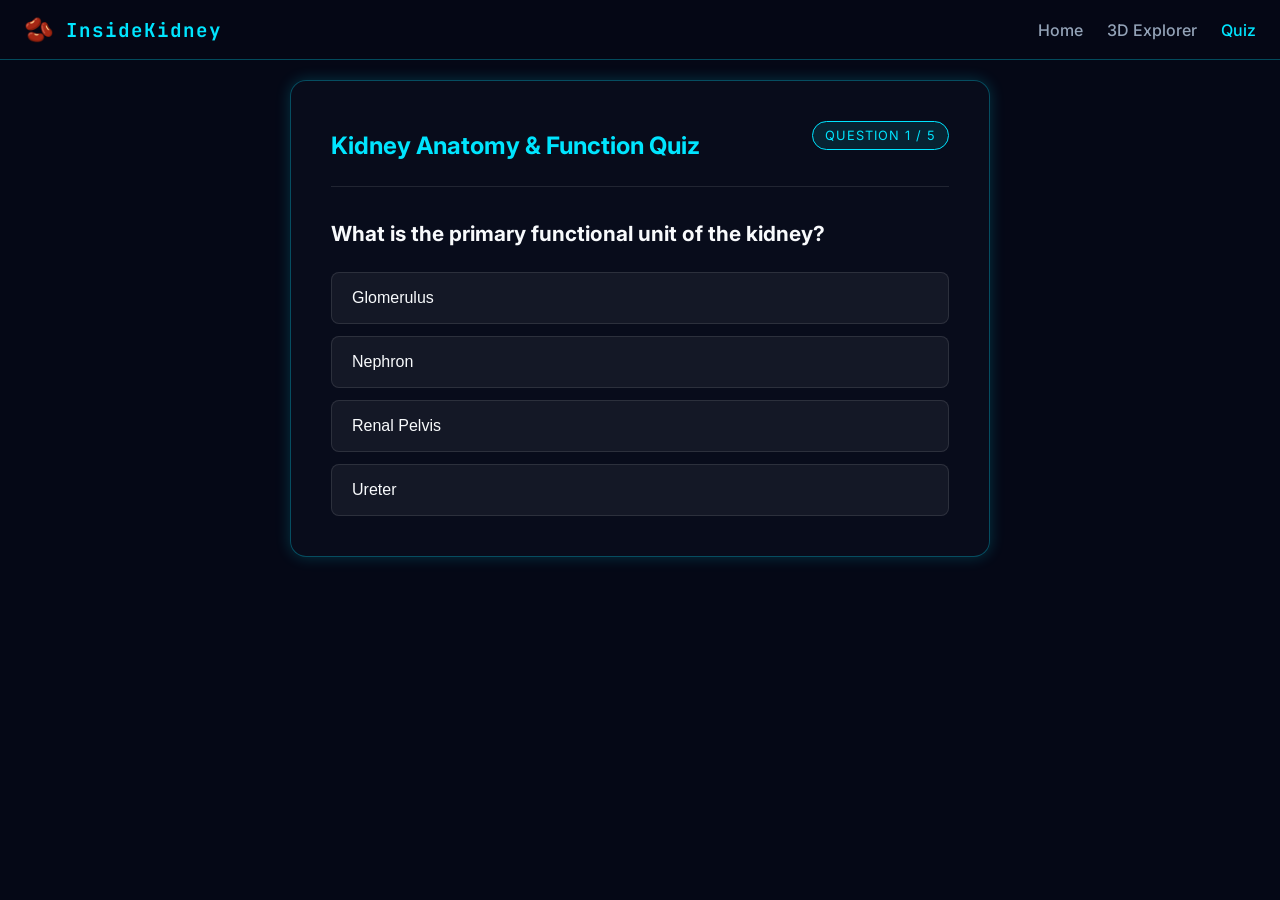
==== quiz.html @ 41f13c7f "test" ====
<!DOCTYPE html>
<html lang="en">
<head>
  <meta charset="UTF-8" />
  <meta name="viewport" content="width=device-width, initial-scale=1.0" />
  <title>Quiz - InsideKidney</title>
  <link rel="stylesheet" href="style.css" />
</head>
<body class="medical-theme page-quiz">

  <!-- Top Navigation -->
  <header class="top-nav">
    <div class="brand">
      <span class="icon">🫘</span>
      <h1>InsideKidney</h1>
    </div>
    <nav class="main-links">
      <a href="index.html">Home</a>
      <a href="viewer.html">3D Explorer</a>
      <a href="quiz.html" class="active">Quiz</a>
    </nav>
  </header>

  <!-- Quiz Section -->
  <main class="quiz-section">
    <div class="quiz-container glass-panel" id="quiz-container">
      <div class="quiz-header">
        <h2>Kidney Anatomy & Function Quiz</h2>
        <span id="quiz-progress" class="badge">Question 1 / 5</span>
      </div>
      
      <div id="quiz-body">
        <h3 id="question-text" class="question-text">Loading question...</h3>
        <div id="options-container" class="options-grid">
          <!-- Options injected by JS -->
        </div>
      </div>

      <div id="quiz-result" class="hidden">
        <h3 class="result-title">Quiz Complete!</h3>
        <p class="result-score">You scored <span id="score-display">0</span> out of <span id="total-display">0</span>.</p>
        <button id="btn-restart" class="btn btn-primary">Try Again</button>
      </div>
    </div>
  </main>

  <script type="module" src="src/ui/quiz.js"></script>
</body>
</html>
---- style.css ----
/* ═══════════════════════════════════════════════════════════════
   InsideKidney — Medical Holographic Interface Theme
   ═══════════════════════════════════════════════════════════════ */
@import url('https://fonts.googleapis.com/css2?family=Inter:wght@300;400;500;600;700&family=JetBrains+Mono:wght@500;700&display=swap');

:root {
  --bg-core:     #050816;
  --bg-panel:    rgba(10, 15, 30, 0.7);
  --border-glow: rgba(0, 229, 255, 0.3);
  --border-dim:  rgba(255, 255, 255, 0.1);
  
  --accent:      #00E5FF;
  --accent-hover:#00b8cc;
  --blood:       #FF4D6D;
  --venous:      #00b4d8;
  --tubule:      #9D4EDD;
  --urine:       #FFD166;
  
  --text-main:   #F8FAFC;
  --text-muted:  #94A3B8;

  --font-sans:   'Inter', sans-serif;
  --font-mono:   'JetBrains Mono', monospace;

  --shadow-neon: 0 0 15px rgba(0, 229, 255, 0.2);
}

* { box-sizing: border-box; margin: 0; padding: 0; }

.hidden { display: none !important; }

body.medical-theme {
  font-family: var(--font-sans);
  background-color: var(--bg-core);
  color: var(--text-main);
  display: flex;
  flex-direction: column;
}

body.page-viewer {
  height: 100vh;
  overflow: hidden;
}

/* Glassmorphism Mixin */
.glass-panel {
  background: var(--bg-panel);
  backdrop-filter: blur(12px);
  -webkit-backdrop-filter: blur(12px);
  border: 1px solid var(--border-glow);
  box-shadow: var(--shadow-neon);
}

/* ═══════════════════════════════════════════
   Top Navigation
   ═══════════════════════════════════════════ */
.top-nav {
  height: 60px;
  display: flex;
  align-items: center;
  justify-content: space-between;
  padding: 0 24px;
  background: rgba(5, 8, 22, 0.8);
  border-bottom: 1px solid var(--border-glow);
  z-index: 100;
}

.brand {
  display: flex;
  align-items: center;
  gap: 12px;
}

.brand .icon { font-size: 1.5rem; }
.brand h1 { 
  font-family: var(--font-mono); 
  font-size: 1.2rem; 
  color: var(--accent);
  letter-spacing: 1px;
}

.main-links {
  display: flex;
  gap: 24px;
}

.main-links a {
  color: var(--text-muted);
  text-decoration: none;
  font-weight: 500;
  transition: color 0.3s;
}

.main-links a:hover, .main-links a.active {
  color: var(--accent);
}

/* Base Buttons */
.btn {
  display: inline-flex;
  align-items: center;
  gap: 8px;
  padding: 12px 24px;
  border-radius: 8px;
  font-family: var(--font-sans);
  font-weight: 600;
  cursor: pointer;
  transition: all 0.3s;
  text-decoration: none;
  border: none;
}

.btn-primary {
  background: var(--accent);
  color: var(--bg-core);
  box-shadow: 0 0 15px rgba(0, 229, 255, 0.3);
}

.btn-primary:hover {
  background: var(--accent-hover);
  box-shadow: 0 0 20px rgba(0, 229, 255, 0.5);
}

.btn-secondary {
  background: rgba(0, 229, 255, 0.1);
  color: var(--accent);
  border: 1px solid var(--accent);
}

.btn-secondary:hover {
  background: rgba(0, 229, 255, 0.2);
}

/* ═══════════════════════════════════════════
   Landing Page Styles
   ═══════════════════════════════════════════ */
.page-landing {
  min-height: 100vh;
  height: auto;
  overflow-y: auto;
  background:
    radial-gradient(circle at 78% 18%, rgba(0, 229, 255, 0.16) 0%, transparent 30%),
    radial-gradient(circle at 18% 42%, rgba(157, 78, 221, 0.14) 0%, transparent 28%),
    linear-gradient(180deg, #07101f 0%, #050816 42%, #03050a 100%);
}

.hero-section {
  min-height: calc(100vh - 60px);
  display: grid;
  grid-template-columns: minmax(0, 1.05fr) minmax(320px, 0.95fr);
  align-items: center;
  gap: 48px;
  width: min(1180px, calc(100% - 48px));
  margin: 0 auto;
  padding: 56px 0 40px;
}

.hero-copy {
  max-width: 680px;
}

.badge {
  display: inline-block;
  padding: 6px 12px;
  background: rgba(0, 229, 255, 0.1);
  border: 1px solid var(--accent);
  color: var(--accent);
  border-radius: 20px;
  font-size: 0.8rem;
  margin-bottom: 20px;
  text-transform: uppercase;
  letter-spacing: 1px;
}

.hero-title {
  font-size: clamp(3rem, 7vw, 5.8rem);
  line-height: 0.95;
  margin-bottom: 16px;
  color: var(--text-main);
  text-shadow: 0 0 24px rgba(0, 229, 255, 0.18);
}

.hero-subtitle {
  max-width: 620px;
  font-size: 1.12rem;
  color: var(--text-muted);
  line-height: 1.7;
  margin-bottom: 32px;
}

.hero-actions {
  display: flex;
  align-items: center;
  gap: 16px;
  flex-wrap: wrap;
}

.hero-visual {
  position: relative;
  min-height: 430px;
  display: flex;
  align-items: center;
  justify-content: center;
}

.hero-visual::before {
  content: '';
  position: absolute;
  width: min(92%, 430px);
  aspect-ratio: 1;
  border-radius: 50%;
  background:
    radial-gradient(circle, rgba(0, 229, 255, 0.18) 0%, rgba(0, 229, 255, 0.04) 54%, transparent 70%);
  border: 1px solid rgba(0, 229, 255, 0.16);
  box-shadow: 0 0 80px rgba(0, 229, 255, 0.13);
}

.hero-visual img {
  position: relative;
  width: min(100%, 460px);
  max-height: 520px;
  object-fit: contain;
  filter: drop-shadow(0 26px 42px rgba(0, 0, 0, 0.45));
}

.hero-emoji {
  position: relative;
  z-index: 1;
  font-size: clamp(110px, 20vw, 190px);
  line-height: 1;
  filter: drop-shadow(0 0 48px rgba(0, 229, 255, 0.45)) drop-shadow(0 24px 36px rgba(0, 0, 0, 0.5));
  animation: floatKidney 5s ease-in-out infinite;
}

@keyframes floatKidney {
  0%, 100% { transform: translateY(0) rotate(-6deg); }
  50%       { transform: translateY(-18px) rotate(4deg); }
}

.overview-strip {
  width: min(1180px, calc(100% - 48px));
  margin: 0 auto 76px;
  display: grid;
  grid-template-columns: repeat(3, 1fr);
  border: 1px solid var(--border-dim);
  background: rgba(10, 15, 30, 0.58);
  backdrop-filter: blur(10px);
}

.overview-strip div {
  padding: 22px 24px;
  border-right: 1px solid var(--border-dim);
}

.overview-strip div:last-child {
  border-right: none;
}

.overview-strip strong {
  display: block;
  margin-bottom: 8px;
  color: var(--accent);
  font-size: 0.95rem;
}

.overview-strip span {
  display: block;
  color: var(--text-muted);
  font-size: 0.9rem;
  line-height: 1.55;
}

.content-section,
.learning-section,
.cta-band {
  width: min(1180px, calc(100% - 48px));
  margin: 0 auto;
}

.content-section {
  padding-bottom: 80px;
}

.section-heading {
  max-width: 680px;
  margin-bottom: 28px;
}

.section-heading.compact {
  margin-bottom: 20px;
}

.eyebrow {
  display: block;
  color: var(--accent);
  font-family: var(--font-mono);
  font-size: 0.75rem;
  letter-spacing: 1.4px;
  margin-bottom: 10px;
  text-transform: uppercase;
}

.section-heading h2,
.cta-band h2 {
  font-size: clamp(1.8rem, 3vw, 2.7rem);
  line-height: 1.1;
  margin-bottom: 12px;
}

.section-heading p,
.cta-band p,
.timeline p,
.info-card p {
  color: var(--text-muted);
  line-height: 1.65;
}

.info-grid {
  display: grid;
  grid-template-columns: repeat(4, 1fr);
  gap: 16px;
}

.info-card {
  padding: 22px;
  min-height: 210px;
  border: 1px solid var(--border-dim);
  background: rgba(255, 255, 255, 0.035);
  border-radius: 8px;
}

.info-icon {
  display: inline-flex;
  align-items: center;
  justify-content: center;
  width: 42px;
  height: 42px;
  margin-bottom: 18px;
  border-radius: 8px;
  background: rgba(0, 229, 255, 0.1);
  border: 1px solid rgba(0, 229, 255, 0.2);
  font-size: 1.35rem;
}

.info-card h3,
.timeline h3 {
  margin-bottom: 8px;
  font-size: 1.05rem;
}

.learning-section {
  padding: 4px 0 78px;
}

.timeline {
  list-style: none;
  display: grid;
  grid-template-columns: repeat(3, 1fr);
  gap: 16px;
}

.timeline li {
  display: grid;
  grid-template-columns: 52px 1fr;
  gap: 16px;
  padding: 22px;
  border-left: 2px solid var(--accent);
  background: rgba(0, 229, 255, 0.055);
}

.timeline li > span {
  font-family: var(--font-mono);
  color: var(--urine);
  font-size: 1rem;
}

.timeline code {
  color: var(--urine);
  font-family: var(--font-mono);
}

.cta-band {
  display: flex;
  align-items: center;
  justify-content: space-between;
  gap: 24px;
  margin-bottom: 56px;
  padding: 30px;
  border: 1px solid var(--border-glow);
  background: linear-gradient(135deg, rgba(0, 229, 255, 0.12), rgba(157, 78, 221, 0.08));
  box-shadow: var(--shadow-neon);
}

/* ═══════════════════════════════════════════
   Quiz Page Styles
   ═══════════════════════════════════════════ */
.page-quiz {
  background: #0a0f1e;
}

.quiz-section {
  flex: 1;
  display: flex;
  align-items: center;
  justify-content: center;
  padding: 20px;
}

.quiz-container {
  width: 100%;
  max-width: 700px;
  padding: 40px;
  border-radius: 16px;
}

.quiz-header {
  display: flex;
  justify-content: space-between;
  align-items: center;
  margin-bottom: 32px;
  padding-bottom: 16px;
  border-bottom: 1px solid var(--border-dim);
}

.quiz-header h2 {
  color: var(--accent);
  font-size: 1.5rem;
}

.question-text {
  font-size: 1.3rem;
  margin-bottom: 24px;
  line-height: 1.4;
}

.options-grid {
  display: flex;
  flex-direction: column;
  gap: 12px;
}

.btn-option {
  background: rgba(255, 255, 255, 0.05);
  border: 1px solid var(--border-dim);
  color: var(--text-main);
  padding: 16px 20px;
  border-radius: 8px;
  font-size: 1rem;
  text-align: left;
  cursor: pointer;
  transition: all 0.2s;
}

.btn-option:hover:not(:disabled) {
  background: rgba(0, 229, 255, 0.1);
  border-color: var(--accent);
}

.btn-option.correct {
  background: rgba(52, 211, 153, 0.2);
  border-color: #34d399;
  color: #34d399;
}

.btn-option.wrong {
  background: rgba(248, 113, 113, 0.2);
  border-color: #f87171;
  color: #f87171;
}

#quiz-result {
  text-align: center;
}

.result-title {
  font-size: 2rem;
  color: var(--accent);
  margin-bottom: 16px;
}

.result-score {
  font-size: 1.2rem;
  margin-bottom: 32px;
}

.search-container {
  display: flex;
  align-items: center;
  background: rgba(255, 255, 255, 0.05);
  border: 1px solid var(--border-dim);
  border-radius: 20px;
  padding: 6px 16px;
  width: 300px;
  transition: border-color 0.3s;
}

.search-container:focus-within {
  border-color: var(--accent);
  box-shadow: 0 0 10px rgba(0, 229, 255, 0.2);
}

.search-container input {
  background: transparent;
  border: none;
  color: var(--text-main);
  margin-left: 8px;
  outline: none;
  width: 100%;
  font-family: var(--font-sans);
}

.nav-controls button {
  background: none;
  border: none;
  color: var(--text-muted);
  font-size: 1.2rem;
  cursor: pointer;
  margin-left: 16px;
  transition: color 0.3s;
}

.nav-controls button:hover { color: var(--accent); }

/* ═══════════════════════════════════════════
   Main Layout
   ═══════════════════════════════════════════ */
.app-core {
  display: flex;
  flex: 1;
  overflow: hidden;
  position: relative;
}

.sidebar {
  width: 320px;
  background: rgba(10, 15, 30, 0.85);
  border-right: 1px solid var(--border-dim);
  display: flex;
  flex-direction: column;
  z-index: 50;
  backdrop-filter: blur(10px);
}

.sidebar-tabs {
  display: flex;
  border-bottom: 1px solid var(--border-dim);
}

.tab-btn {
  flex: 1;
  padding: 16px 0;
  background: transparent;
  border: none;
  color: var(--text-muted);
  font-weight: 600;
  cursor: pointer;
  transition: all 0.3s;
  border-bottom: 2px solid transparent;
}

.tab-btn.active {
  color: var(--accent);
  border-bottom-color: var(--accent);
  background: rgba(0, 229, 255, 0.05);
}

.sidebar-content {
  flex: 1;
  overflow-y: auto;
  padding: 16px;
  display: flex;
  flex-direction: column;
  gap: 12px;
}

/* Kidney Part Cards */
.part-card {
  background: rgba(255, 255, 255, 0.03);
  border: 1px solid var(--border-dim);
  border-radius: 8px;
  padding: 12px;
  cursor: pointer;
  transition: all 0.2s;
  display: flex;
  align-items: center;
  gap: 12px;
}

.part-card:hover {
  border-color: var(--accent);
  background: rgba(0, 229, 255, 0.05);
}

.part-icon {
  font-size: 1.5rem;
  background: rgba(255,255,255,0.1);
  width: 40px; height: 40px;
  display: flex; align-items: center; justify-content: center;
  border-radius: 6px;
}

.part-info h4 { font-size: 0.95rem; margin-bottom: 4px; }
.part-info p { font-size: 0.8rem; color: var(--text-muted); }

/* ═══════════════════════════════════════════
   3D Viewer Area
   ═══════════════════════════════════════════ */
.viewer-container {
  flex: 1;
  position: relative;
  background: radial-gradient(circle at center, #0a0f1e 0%, #03050a 100%);
}

.camera-info {
  position: absolute;
  bottom: 24px;
  right: 24px;
  padding: 12px 16px;
  border-radius: 8px;
  font-family: var(--font-mono);
  font-size: 0.85rem;
  color: var(--accent);
  z-index: 90;
  display: flex;
  gap: 16px;
}

.camera-info span {
  color: var(--text-main);
}

#loading-overlay {
  position: absolute; inset: 0;
  background: var(--bg-core);
  display: flex; flex-direction: column;
  align-items: center; justify-content: center;
  z-index: 1000;
  transition: opacity 0.5s;
}

.medical-spinner {
  width: 50px; height: 50px;
  border: 3px solid rgba(0, 229, 255, 0.2);
  border-top-color: var(--accent);
  border-radius: 50%;
  animation: spin 1s linear infinite;
  margin-bottom: 20px;
}

.progress-wrap {
  width: 200px;
  height: 4px;
  background: rgba(255,255,255,0.1);
  border-radius: 2px;
  margin-bottom: 12px;
  overflow: hidden;
}

#progress-bar {
  height: 100%;
  width: 0%;
  background: var(--accent);
  transition: width 0.3s;
}

#loading-text {
  font-family: var(--font-mono);
  font-size: 0.85rem;
  color: var(--accent);
}

@keyframes spin { to { transform: rotate(360deg); } }

/* Info Popup */
#info-popup {
  position: absolute;
  top: 24px;
  left: 24px;
  width: 320px;
  border-radius: 16px;
  z-index: 90;
  overflow: hidden;
  background: rgba(5, 10, 24, 0.55);
  backdrop-filter: blur(20px);
  -webkit-backdrop-filter: blur(20px);
  border: 1px solid rgba(0, 229, 255, 0.2);
  box-shadow:
    0 8px 32px rgba(0, 0, 0, 0.5),
    0 0 0 1px rgba(255,255,255,0.04) inset,
    0 0 40px rgba(0, 229, 255, 0.06);
}

#info-popup.hidden { display: none; }

/* ── Preview canvas area ── */
.popup-preview-wrap {
  position: relative;
  width: 100%;
  height: 180px;
  background: radial-gradient(ellipse at center, rgba(0,229,255,0.06) 0%, rgba(5,8,22,0.9) 100%);
  border-bottom: 1px solid rgba(0,229,255,0.15);
  overflow: hidden;
}

#preview-img {
  width: 100%;
  height: 100%;
  display: block;
  object-fit: cover;
  object-position: center;
  opacity: 0;
  transition: opacity 0.35s ease;
}

#preview-img:active {
  cursor: default;
}

.preview-overlay-label {
  position: absolute;
  bottom: 8px;
  right: 10px;
  font-family: var(--font-mono);
  font-size: 0.62rem;
  color: rgba(0,229,255,0.35);
  letter-spacing: 1px;
  text-transform: uppercase;
  pointer-events: none;
  display: flex;
  align-items: center;
  gap: 5px;
}

.preview-overlay-label::before {
  content: '⟳';
  font-size: 0.75rem;
}

.preview-spinner {
  display: none;
  position: absolute;
  top: 50%;
  left: 50%;
  transform: translate(-50%, -50%);
  width: 28px;
  height: 28px;
  border: 2px solid rgba(0,229,255,0.2);
  border-top-color: var(--accent);
  border-radius: 50%;
  animation: spin 0.8s linear infinite;
}

/* ── Body section ── */
.popup-body {
  padding: 18px 20px 20px;
  max-height: 320px;
  overflow-y: auto;
}

.popup-body::-webkit-scrollbar { width: 4px; }
.popup-body::-webkit-scrollbar-track { background: transparent; }
.popup-body::-webkit-scrollbar-thumb {
  background: rgba(0,229,255,0.2);
  border-radius: 2px;
}

.close-btn {
  position: absolute;
  top: 10px;
  right: 12px;
  background: rgba(0,0,0,0.4);
  border: 1px solid rgba(255,255,255,0.1);
  color: var(--text-muted);
  font-size: 1.2rem;
  width: 28px;
  height: 28px;
  border-radius: 50%;
  cursor: pointer;
  display: flex;
  align-items: center;
  justify-content: center;
  line-height: 1;
  z-index: 2;
  transition: all 0.2s;
}

.close-btn:hover {
  background: rgba(255,255,255,0.1);
  color: var(--text-main);
}

.popup-header { margin-bottom: 6px; }
#info-title { font-size: 1.15rem; color: var(--accent); font-weight: 700; }
.subtitle { font-size: 0.75rem; color: var(--text-muted); margin-bottom: 12px; text-transform: uppercase; letter-spacing: 1px; }
.desc { font-size: 0.88rem; line-height: 1.55; margin-bottom: 14px; color: rgba(248,250,252,0.85); }


.facts-list { list-style: none; padding: 0; }
.facts-list li {
  position: relative; padding-left: 16px;
  font-size: 0.85rem; color: var(--text-muted); margin-bottom: 8px;
}
.facts-list li::before {
  content: '▸'; position: absolute; left: 0; color: var(--accent);
}

/* Right Sidebar */
.right-sidebar {
  width: 320px;
  background: rgba(10, 15, 30, 0.85);
  border-left: 1px solid var(--border-dim);
  display: flex;
  flex-direction: column;
  z-index: 50;
  backdrop-filter: blur(10px);
  padding: 20px;
  overflow-y: auto;
  transition: width 0.3s, padding 0.3s;
}

.right-sidebar.hidden {
  width: 0;
  padding: 0;
  border-left: none;
  overflow: hidden;
}

.right-sidebar h3 { font-size: 1rem; margin-bottom: 16px; margin-top: 8px; color: var(--accent); border-bottom: 1px solid var(--border-dim); padding-bottom: 8px; white-space: nowrap; }
.control-group { display: flex; flex-direction: column; gap: 12px; margin-bottom: 20px; white-space: nowrap; }
.control-group label { font-size: 0.9rem; display: flex; align-items: center; gap: 8px; cursor: pointer; }

.outline-btn {
  background: rgba(0, 229, 255, 0.1);
  border: 1px solid var(--accent);
  color: var(--accent);
  padding: 8px 12px; border-radius: 6px;
  cursor: pointer; transition: all 0.2s; font-family: var(--font-sans);
}
.outline-btn:hover { background: var(--accent); color: var(--bg-core); }

.modern-input {
  background: rgba(255, 255, 255, 0.05);
  border: 1px solid var(--border-dim);
  color: var(--text-main);
  padding: 8px 12px;
  border-radius: 6px;
  font-family: var(--font-sans);
  width: 100%;
  outline: none;
  transition: border-color 0.2s;
}

.modern-input option {
  background: var(--bg-core); /* Fixes white-on-white bug */
  color: var(--text-main);
}

.modern-input:focus {
  border-color: var(--accent);
}

.modern-input:disabled {
  opacity: 0.5;
  cursor: not-allowed;
}

/* 3D Labels (CSS2D) */
.label3d {
  background: rgba(10, 15, 30, 0.85);
  border: 1px solid var(--accent);
  color: var(--text-main);
  padding: 4px 8px 4px 10px;
  border-radius: 4px;
  font-size: 0.8rem;
  font-family: var(--font-mono);
  pointer-events: auto;
  cursor: pointer;
  white-space: nowrap;
  backdrop-filter: blur(4px);
  box-shadow: 0 0 8px rgba(0,229,255,0.2);
  transition: opacity 0.2s;
  display: flex;
  align-items: center;
  gap: 6px;
  user-select: none;
}

.label3d:hover {
  background: rgba(0, 229, 255, 0.15);
  border-color: var(--accent);
}

/* Drag handle — the ⠿ icon on the right */
.label-drag-handle {
  font-size: 1rem;
  line-height: 1;
  color: var(--accent);
  opacity: 0.5;
  cursor: grab;
  padding-left: 2px;
  border-left: 1px solid rgba(0,229,255,0.25);
  padding: 0 3px;
  transition: opacity 0.2s;
}

.label3d:hover .label-drag-handle {
  opacity: 1;
}

.label-drag-handle:active {
  cursor: grabbing;
}

.label3d.hidden-label {
  display: none !important;
}

/* ─── Toggle Switch (Edit Mode) ─────────────────────────────── */
.edit-mode-row {
  margin-bottom: 4px;
}

.toggle-switch {
  display: flex;
  align-items: center;
  gap: 10px;
  cursor: pointer;
  user-select: none;
}

.toggle-switch input[type="checkbox"] {
  display: none; /* Hidden — replaced by custom track */
}

.toggle-track {
  position: relative;
  width: 40px;
  height: 22px;
  background: rgba(255, 255, 255, 0.1);
  border: 1px solid var(--border-dim);
  border-radius: 11px;
  flex-shrink: 0;
  transition: background 0.25s, border-color 0.25s;
}

.toggle-track::after {
  content: '';
  position: absolute;
  top: 3px;
  left: 3px;
  width: 14px;
  height: 14px;
  background: var(--text-muted);
  border-radius: 50%;
  transition: transform 0.25s, background 0.25s;
}

/* Checked state */
.toggle-switch input:checked + .toggle-track {
  background: rgba(0, 229, 255, 0.25);
  border-color: var(--accent);
}

.toggle-switch input:checked + .toggle-track::after {
  transform: translateX(18px);
  background: var(--accent);
}

.toggle-label-text {
  font-size: 0.85rem;
  color: var(--text-muted);
  transition: color 0.25s;
  white-space: nowrap;
}

.toggle-switch:has(input:checked) .toggle-label-text {
  color: var(--accent);
}

/* ─── Drag handle visibility ─────────────────────────────────── */

/* Default: drag handle hidden */
.label-drag-handle {
  display: none;
}

/* When edit mode is ON (body class added by JS) */
body.label-edit-mode .label-drag-handle {
  display: inline-flex;
}

/* Edit mode: label border becomes amber to signal editable */
body.label-edit-mode .label3d {
  border-color: #ffd166;
  box-shadow: 0 0 8px rgba(255, 209, 102, 0.3);
}

/* ═══════════════════════════════════════════════════════════════
   MOBILE RESPONSIVE  (≤ 768px)
   ═══════════════════════════════════════════════════════════════ */

/* ── Hamburger button (hidden on desktop) ────────────────────── */
.hamburger {
  display: none;
  flex-direction: column;
  justify-content: center;
  align-items: center;
  gap: 5px;
  width: 36px;
  height: 36px;
  background: none;
  border: 1px solid var(--border-dim);
  border-radius: 6px;
  cursor: pointer;
  padding: 4px;
  flex-shrink: 0;
}
.hamburger span {
  display: block;
  width: 20px;
  height: 2px;
  background: var(--text-main);
  border-radius: 2px;
  transition: all 0.3s;
}
.hamburger.open span:nth-child(1) { transform: translateY(7px) rotate(45deg); }
.hamburger.open span:nth-child(2) { opacity: 0; }
.hamburger.open span:nth-child(3) { transform: translateY(-7px) rotate(-45deg); }

/* ── Mobile overlay backdrop ─────────────────────────────────── */
.mobile-overlay {
  display: none;
  position: fixed;
  inset: 0;
  background: rgba(0, 0, 0, 0.6);
  z-index: 149;
}
.mobile-overlay.active { display: block; }

/* ── Floating sidebar toggle (mobile anatomy panel) ─────────── */
.mobile-sidebar-btn {
  display: none;
  position: fixed;
  bottom: 20px;
  left: 20px;
  z-index: 120;
  width: 48px;
  height: 48px;
  border-radius: 50%;
  background: var(--accent);
  color: var(--bg-core);
  border: none;
  font-size: 1.3rem;
  align-items: center;
  justify-content: center;
  cursor: pointer;
  box-shadow: 0 4px 20px rgba(0,229,255,0.5);
  transition: transform 0.2s, box-shadow 0.2s;
}
.mobile-sidebar-btn:hover {
  transform: scale(1.1);
  box-shadow: 0 6px 28px rgba(0,229,255,0.7);
}

/* ════════════════════════════════ */
@media (max-width: 768px) {

  /* Body */
  body.medical-theme {
    overflow-y: auto;
    height: auto;
    min-height: 100dvh;
  }
  body.page-viewer {
    overflow: hidden;
    height: 100dvh;
  }

  /* ── Top Nav ──────────────────────────────────────────────── */
  .top-nav {
    padding: 0 14px;
    height: 54px;
    gap: 10px;
    position: relative;
    z-index: 200;
  }
  .hamburger { display: flex; }
  .brand h1 { font-size: 1rem; }
  .brand .icon { font-size: 1.2rem; }

  /* Nav links: slide-down drawer */
  .main-links {
    display: none;
    position: absolute;
    top: 54px;
    left: 0; right: 0;
    background: rgba(5, 8, 22, 0.98);
    border-bottom: 1px solid var(--border-glow);
    flex-direction: column;
    gap: 0;
    padding: 8px 0;
    z-index: 190;
    box-shadow: 0 8px 24px rgba(0,0,0,0.5);
  }
  .main-links.open { display: flex; }
  .main-links a {
    padding: 14px 24px;
    border-bottom: 1px solid var(--border-dim);
    font-size: 1rem;
  }
  .main-links a:last-child { border-bottom: none; }

  .search-container { display: none; }
  .nav-controls button { font-size: 1rem; margin-left: 6px; }

  /* ── Landing Page ─────────────────────────────────────────── */
  .hero-section {
    min-height: auto;
    grid-template-columns: 1fr;
    width: min(100% - 32px, 620px);
    gap: 28px;
    padding: 34px 0 30px;
  }
  .hero-title { font-size: 3rem; }
  .hero-subtitle { font-size: 0.95rem; }
  .hero-actions { flex-direction: column; gap: 12px; }
  .hero-actions .btn { width: 100%; justify-content: center; }
  .hero-visual { min-height: 280px; }
  .hero-visual img { max-height: 320px; }
  .overview-strip {
    width: min(100% - 32px, 620px);
    grid-template-columns: 1fr;
    margin-bottom: 52px;
  }
  .overview-strip div {
    border-right: none;
    border-bottom: 1px solid var(--border-dim);
  }
  .overview-strip div:last-child { border-bottom: none; }
  .content-section,
  .learning-section,
  .cta-band {
    width: min(100% - 32px, 620px);
  }
  .info-grid,
  .timeline {
    grid-template-columns: 1fr;
  }
  .info-card { min-height: auto; }
  .timeline li { grid-template-columns: 44px 1fr; }
  .cta-band {
    align-items: flex-start;
    flex-direction: column;
    padding: 24px;
  }

  /* ── Quiz Page ────────────────────────────────────────────── */
  .quiz-container { padding: 20px 16px; }
  .quiz-header { flex-direction: column; align-items: flex-start; gap: 8px; }
  .question-text { font-size: 1.1rem; }

  /* ── Viewer: sidebars become slide-in drawers ─────────────── */
  .sidebar.left-sidebar {
    position: fixed;
    top: 54px;
    left: -300px;
    bottom: 0;
    width: 280px;
    z-index: 150;
    transition: left 0.3s ease;
  }
  .sidebar.left-sidebar.mobile-open { left: 0; }

  .sidebar.right-sidebar {
    position: fixed;
    top: 54px;
    right: -300px;
    bottom: 0;
    width: 280px;
    z-index: 150;
    transition: right 0.3s ease;
    /* Reset the width-collapse hidden behaviour */
    padding: 20px;
    overflow-y: auto;
  }
  .sidebar.right-sidebar:not(.hidden) { right: 0; }
  .right-sidebar.hidden { right: -300px; width: 280px; padding: 20px; border-left: 1px solid var(--border-dim); overflow: auto; }

  /* Viewer takes full width */
  .viewer-container { width: 100%; }

  /* ── Floating button to open anatomy sidebar on mobile ─────── */
  .mobile-sidebar-btn { display: flex; }

  /* ── Info Popup: bottom sheet on mobile ───────────────────── */
  #info-popup {
    top: auto;
    bottom: 0;
    left: 0;
    right: 0;
    width: 100%;
    border-radius: 16px 16px 0 0;
    max-height: 72vh;
    border: none;
    border-top: 1px solid rgba(0,229,255,0.25);
    box-shadow: 0 -8px 32px rgba(0,0,0,0.6);
    overflow-y: auto;
  }
  .popup-preview-wrap { height: 140px; }
  .popup-body { max-height: none; }

  /* ── Camera overlay: compact ──────────────────────────────── */
  .camera-info {
    bottom: 10px;
    right: 10px;
    font-size: 0.7rem;
    padding: 6px 10px;
    gap: 10px;
  }

  /* ── Control groups: allow wrapping ──────────────────────── */
  .control-group { white-space: normal; }
  #label-manager-container { white-space: normal; }
}

/* ════════════════════════════════ */
@media (max-width: 480px) {
  .brand h1 { display: none; }
  .hero-title { font-size: 1.5rem; }
  #info-popup { max-height: 82vh; }
  .camera-info { display: none; } /* Too cluttered on very small screens */
}
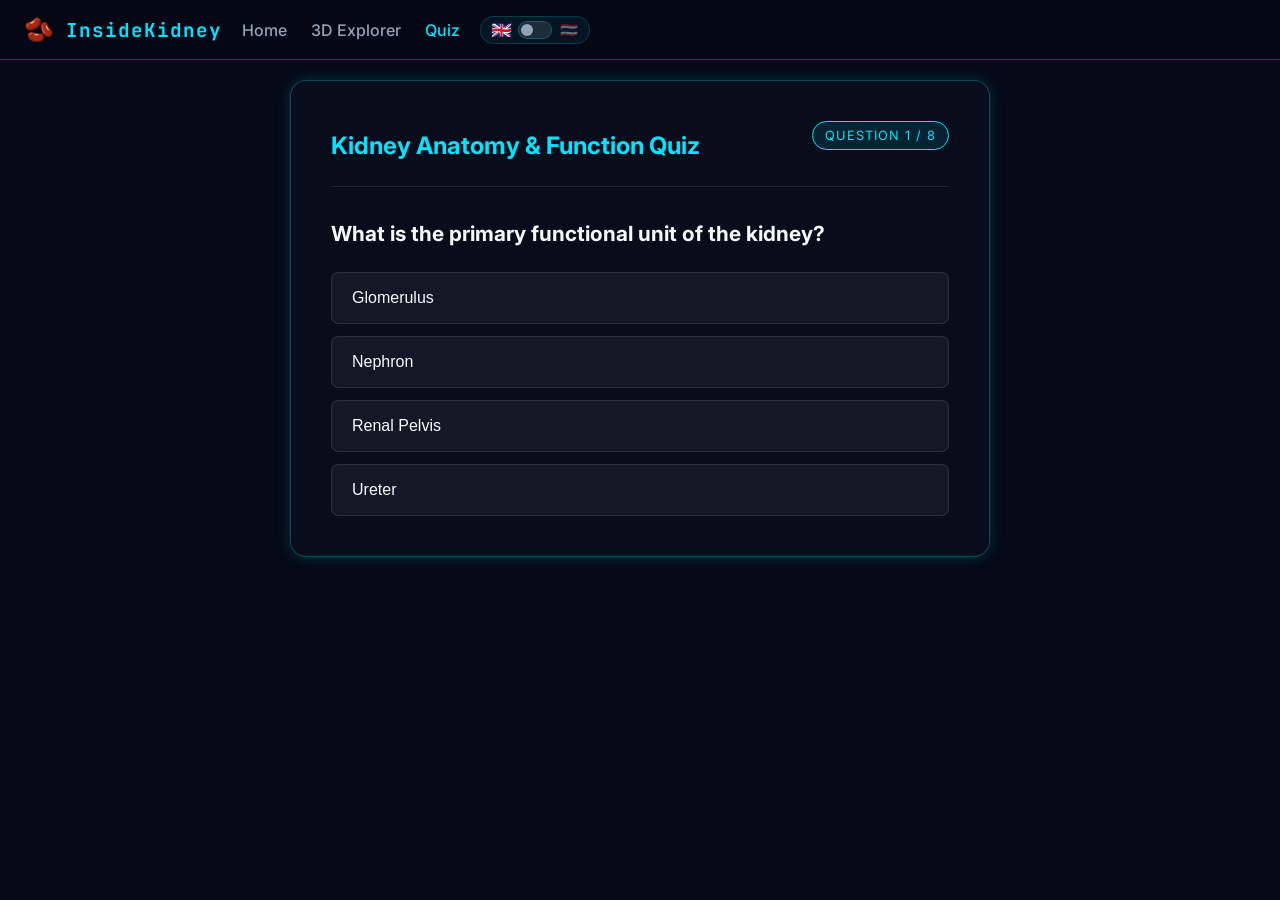
==== commit 34fe64eb: "DD" ====
--- a/quiz.html
+++ b/quiz.html
@@ -1,49 +1,64 @@
-<!DOCTYPE html>
-<html lang="en">
-<head>
-  <meta charset="UTF-8" />
-  <meta name="viewport" content="width=device-width, initial-scale=1.0" />
-  <title>Quiz - InsideKidney</title>
-  <link rel="stylesheet" href="style.css" />
-</head>
-<body class="medical-theme page-quiz">
-
-  <!-- Top Navigation -->
-  <header class="top-nav">
-    <div class="brand">
-      <span class="icon">🫘</span>
-      <h1>InsideKidney</h1>
-    </div>
-    <nav class="main-links">
-      <a href="index.html">Home</a>
-      <a href="viewer.html">3D Explorer</a>
-      <a href="quiz.html" class="active">Quiz</a>
-    </nav>
-  </header>
-
-  <!-- Quiz Section -->
-  <main class="quiz-section">
-    <div class="quiz-container glass-panel" id="quiz-container">
-      <div class="quiz-header">
-        <h2>Kidney Anatomy & Function Quiz</h2>
-        <span id="quiz-progress" class="badge">Question 1 / 5</span>
-      </div>
-      
-      <div id="quiz-body">
-        <h3 id="question-text" class="question-text">Loading question...</h3>
-        <div id="options-container" class="options-grid">
-          <!-- Options injected by JS -->
-        </div>
-      </div>
-
-      <div id="quiz-result" class="hidden">
-        <h3 class="result-title">Quiz Complete!</h3>
-        <p class="result-score">You scored <span id="score-display">0</span> out of <span id="total-display">0</span>.</p>
-        <button id="btn-restart" class="btn btn-primary">Try Again</button>
-      </div>
-    </div>
-  </main>
-
-  <script type="module" src="src/ui/quiz.js"></script>
-</body>
-</html>
+<!DOCTYPE html>
+<html lang="en">
+<head>
+  <meta charset="UTF-8" />
+  <meta name="viewport" content="width=device-width, initial-scale=1.0" />
+  <title>Quiz - InsideKidney</title>
+  <link rel="stylesheet" href="style.css" />
+</head>
+<body class="medical-theme page-quiz">
+
+  <!-- Top Navigation -->
+  <header class="top-nav">
+    <div class="brand">
+      <span class="icon">🫘</span>
+      <h1>InsideKidney</h1>
+    </div>
+    <nav class="main-links">
+      <a href="index.html" data-i18n="nav_home">Home</a>
+      <a href="viewer.html" data-i18n="nav_explorer">3D Explorer</a>
+      <a href="quiz.html" class="active" data-i18n="nav_quiz">Quiz</a>
+    </nav>
+    <!-- Language Toggle -->
+    <div class="lang-toggle" id="lang-toggle" title="Switch language / เปลี่ยนภาษา">
+      <span class="lang-flag lang-en">🇬🇧</span>
+      <label class="toggle-switch lang-switch" for="lang-checkbox">
+        <input type="checkbox" id="lang-checkbox" />
+        <span class="toggle-track"></span>
+      </label>
+      <span class="lang-flag lang-th">🇹🇭</span>
+    </div>
+  </header>
+
+  <!-- Quiz Section -->
+  <main class="quiz-section">
+    <div class="quiz-container glass-panel" id="quiz-container">
+      <div class="quiz-header">
+        <h2 data-i18n="quiz_title">Kidney Anatomy &amp; Function Quiz</h2>
+        <span id="quiz-progress" class="badge">Question 1 / 5</span>
+      </div>
+      
+      <div id="quiz-body">
+        <h3 id="question-text" class="question-text" data-i18n="quiz_loading">Loading question...</h3>
+        <div id="options-container" class="options-grid">
+          <!-- Options injected by JS -->
+        </div>
+      </div>
+
+      <div id="quiz-result" class="hidden">
+        <h3 class="result-title" data-i18n="quiz_complete">Quiz Complete!</h3>
+        <p class="result-score">
+          <span data-i18n="quiz_score_pre">You scored</span>
+          <span id="score-display">0</span>
+          <span data-i18n="quiz_score_of">out of</span>
+          <span id="total-display">0</span>.
+        </p>
+        <button id="btn-restart" class="btn btn-primary" data-i18n="quiz_retry">Try Again</button>
+      </div>
+    </div>
+  </main>
+
+  <!-- Language Bootstrap -->
+  <script type="module" src="src/ui/quiz.js"></script>
+</body>
+</html>
--- a/style.css
+++ b/style.css
@@ -58,11 +58,22 @@
   height: 60px;
   display: flex;
   align-items: center;
-  justify-content: space-between;
+  gap: 20px;
   padding: 0 24px;
   background: rgba(5, 8, 22, 0.8);
   border-bottom: 1px solid var(--border-glow);
   z-index: 100;
+}
+
+/* Push nav-controls / search to the right */
+.nav-controls,
+.search-container {
+  margin-left: auto;
+}
+
+/* On pages without nav-controls/search, lang-toggle pushes itself right */
+.lang-toggle {
+  flex-shrink: 0;
 }
 
 .brand {
@@ -93,6 +104,92 @@
 
 .main-links a:hover, .main-links a.active {
   color: var(--accent);
+}
+
+/* ─── Language Toggle ──────────────────────────────────────────── */
+.lang-toggle {
+  display: flex;
+  align-items: center;
+  gap: 7px;
+  flex-shrink: 0;
+  padding: 4px 10px;
+  background: rgba(0, 229, 255, 0.06);
+  border: 1px solid rgba(0, 229, 255, 0.2);
+  border-radius: 20px;
+  cursor: pointer;
+  user-select: none;
+  transition: border-color 0.25s, background 0.25s, box-shadow 0.25s;
+}
+
+.lang-toggle:hover {
+  border-color: var(--accent);
+  background: rgba(0, 229, 255, 0.12);
+  box-shadow: 0 0 10px rgba(0, 229, 255, 0.2);
+}
+
+.lang-flag {
+  font-size: 1rem;
+  line-height: 1;
+  transition: opacity 0.25s, transform 0.25s;
+}
+
+/* Active flag is bright, inactive is dim */
+.lang-flag.lang-en { opacity: 1; transform: scale(1.05); }
+.lang-flag.lang-th { opacity: 0.4; transform: scale(0.9); }
+
+/* When Thai is active (checkbox checked) */
+.lang-toggle:has(#lang-checkbox:checked) .lang-flag.lang-en {
+  opacity: 0.4;
+  transform: scale(0.9);
+}
+.lang-toggle:has(#lang-checkbox:checked) .lang-flag.lang-th {
+  opacity: 1;
+  transform: scale(1.05);
+}
+
+.lang-switch {
+  display: flex;
+  align-items: center;
+  gap: 0;
+  cursor: pointer;
+}
+
+/* The track is narrower for the lang switch */
+.lang-switch .toggle-track {
+  width: 34px;
+  height: 18px;
+  background: rgba(255, 255, 255, 0.1);
+  border: 1px solid rgba(0, 229, 255, 0.25);
+  border-radius: 9px;
+  position: relative;
+  transition: background 0.25s, border-color 0.25s;
+}
+
+.lang-switch .toggle-track::after {
+  content: '';
+  position: absolute;
+  top: 2px;
+  left: 2px;
+  width: 12px;
+  height: 12px;
+  background: var(--text-muted);
+  border-radius: 50%;
+  transition: transform 0.25s, background 0.25s;
+}
+
+.lang-switch input:checked + .toggle-track {
+  background: rgba(0, 229, 255, 0.25);
+  border-color: var(--accent);
+}
+
+.lang-switch input:checked + .toggle-track::after {
+  transform: translateX(16px);
+  background: var(--accent);
+}
+
+/* Hide the native checkbox */
+.lang-switch input[type="checkbox"] {
+  display: none;
 }
 
 /* Base Buttons */
@@ -868,17 +965,18 @@
 .label3d {
   background: rgba(10, 15, 30, 0.85);
   border: 1px solid var(--accent);
-  color: var(--text-main);
-  padding: 4px 8px 4px 10px;
-  border-radius: 4px;
-  font-size: 0.8rem;
+  color: var(--accent);
+  padding: 4px 10px;
+  border-radius: 16px;
+  font-size: 1rem;
+  font-weight: bold;
   font-family: var(--font-mono);
   pointer-events: auto;
   cursor: pointer;
   white-space: nowrap;
   backdrop-filter: blur(4px);
-  box-shadow: 0 0 8px rgba(0,229,255,0.2);
-  transition: opacity 0.2s;
+  box-shadow: 0 0 10px rgba(0,229,255,0.3);
+  transition: transform 0.2s, opacity 0.2s;
   display: flex;
   align-items: center;
   gap: 6px;
@@ -1230,3 +1328,39 @@
   #info-popup { max-height: 82vh; }
   .camera-info { display: none; } /* Too cluttered on very small screens */
 }
+
+/* ─── Lang toggle responsive ────────────────────────────────── */
+@media (max-width: 768px) {
+  .lang-toggle {
+    padding: 3px 7px;
+    gap: 5px;
+  }
+  .lang-flag { font-size: 0.9rem; }
+  .lang-switch .toggle-track {
+    width: 28px;
+    height: 16px;
+  }
+  .lang-switch .toggle-track::after {
+    width: 10px;
+    height: 10px;
+  }
+  .lang-switch input:checked + .toggle-track::after {
+    transform: translateX(12px);
+  }
+}
+
+/* Number Badges for Anatomy Sidebar */
+.number-badge {
+  background: rgba(0, 229, 255, 0.1);
+  border: 1px solid var(--accent);
+  color: var(--accent);
+  border-radius: 50%;
+  width: 36px;
+  height: 36px;
+  display: flex;
+  align-items: center;
+  justify-content: center;
+  font-weight: bold;
+  font-size: 1.1rem;
+  flex-shrink: 0;
+}
